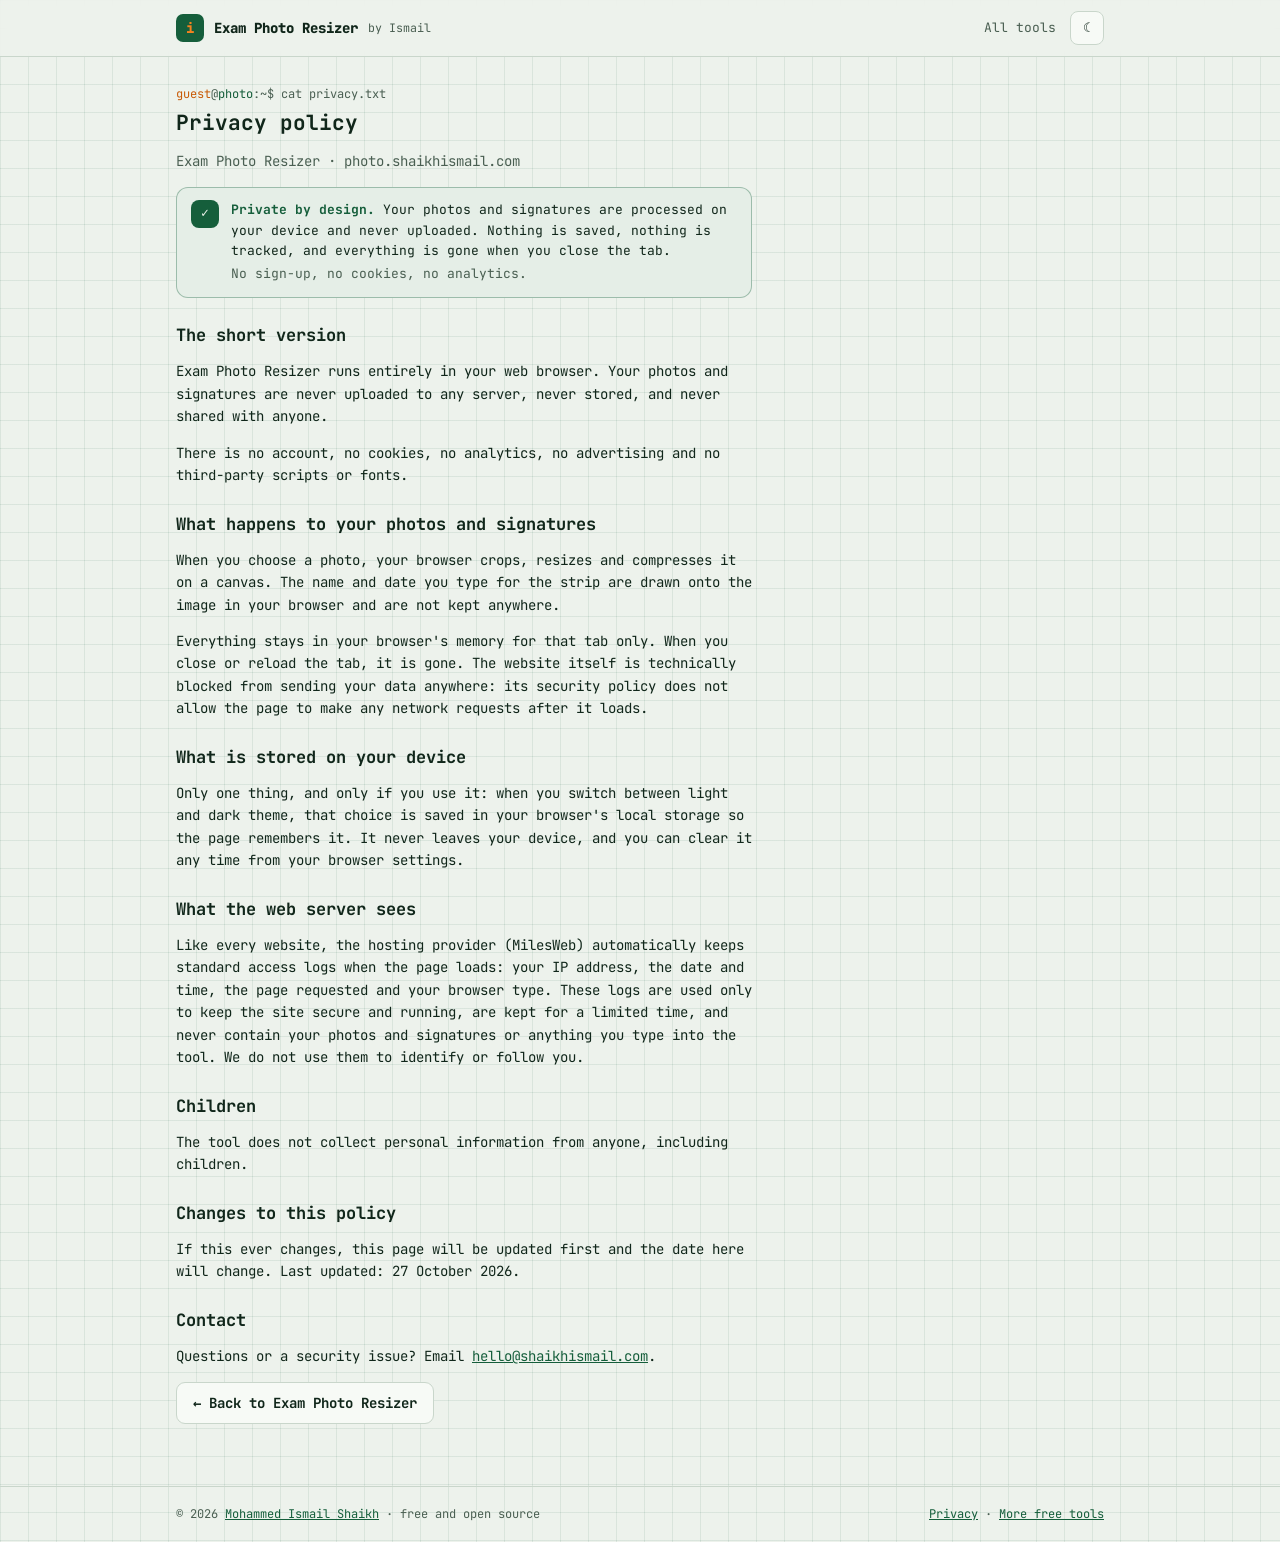
==== public/privacy.html @ 200b84d9 "Add privacy notice, privacy policy and security hardening (v1.1.0) - Clear 'nothing is saved' notice" ====
<!doctype html>
<html lang="en">
<head>
<meta charset="utf-8">
<meta http-equiv="Content-Security-Policy" content="default-src 'none'; script-src 'self'; style-src 'self' 'unsafe-inline'; img-src 'self' data: blob:; font-src 'self'; connect-src 'none'; form-action 'none'; base-uri 'none'">
<meta name="referrer" content="no-referrer">
<meta name="viewport" content="width=device-width, initial-scale=1">
<title>Privacy — Exam Photo Resizer</title>
<meta name="description" content="Privacy policy for Exam Photo Resizer: nothing you use it with is uploaded, saved or tracked.">
<link rel="canonical" href="https://photo.shaikhismail.com/privacy.html">
<link rel="icon" href="data:image/svg+xml,<svg xmlns='http://www.w3.org/2000/svg' viewBox='0 0 100 100'><rect width='100' height='100' rx='22' fill='%23155E3B'/><text x='50' y='68' font-size='58' text-anchor='middle' fill='%23F5821F' font-family='monospace' font-weight='bold'>i</text></svg>">
<link rel="stylesheet" href="assets/css/tool.css?v=1.1.0">
</head>
<body>
<header class="top">
  <div class="wrap">
    <a class="brand" href="https://shaikhismail.com/"><span class="logo">i</span>Exam Photo Resizer <small>by Ismail</small></a>
    <nav>
      <a class="hide-sm" href="https://shaikhismail.com/tools/">All tools</a>
      <button class="theme-btn" id="themeBtn" type="button" aria-label="Toggle theme">☾</button>
    </nav>
  </div>
</header>

<main>
  <div class="wrap">
    <article class="prose">
      <div class="prompt" aria-hidden="true"><span class="u">guest</span>@<span class="d">photo</span>:~$ cat privacy.txt</div>
      <h1>Privacy policy</h1>
      <p class="muted">Exam Photo Resizer · photo.shaikhismail.com</p>
      <div class="notice" role="note"><span class="ico" aria-hidden="true">✓</span><div><strong>Private by design.</strong> Your photos and signatures are processed on your device and never uploaded. Nothing is saved, nothing is tracked, and everything is gone when you close the tab.<p>No sign-up, no cookies, no analytics.</p></div></div>
<h2>The short version</h2>
<p>Exam Photo Resizer runs entirely in your web browser. Your photos and signatures are never uploaded to any server, never stored, and never shared with anyone.</p>
<p>There is no account, no cookies, no analytics, no advertising and no third-party scripts or fonts.</p>
<h2>What happens to your photos and signatures</h2>
<p>When you choose a photo, your browser crops, resizes and compresses it on a canvas. The name and date you type for the strip are drawn onto the image in your browser and are not kept anywhere.</p>
<p>Everything stays in your browser's memory for that tab only. When you close or reload the tab, it is gone. The website itself is technically blocked from sending your data anywhere: its security policy does not allow the page to make any network requests after it loads.</p>
<h2>What is stored on your device</h2>
<p>Only one thing, and only if you use it: when you switch between light and dark theme, that choice is saved in your browser's local storage so the page remembers it. It never leaves your device, and you can clear it any time from your browser settings.</p>
<h2>What the web server sees</h2>
<p>Like every website, the hosting provider (MilesWeb) automatically keeps standard access logs when the page loads: your IP address, the date and time, the page requested and your browser type. These logs are used only to keep the site secure and running, are kept for a limited time, and never contain your photos and signatures or anything you type into the tool. We do not use them to identify or follow you.</p>
<h2>Children</h2>
<p>The tool does not collect personal information from anyone, including children.</p>
<h2>Changes to this policy</h2>
<p>If this ever changes, this page will be updated first and the date here will change. Last updated: 27 October 2026.</p>
<h2>Contact</h2>
<p>Questions or a security issue? Email <a href="mailto:hello@shaikhismail.com">hello@shaikhismail.com</a>.</p>
      <p><a class="btn" href="./">← Back to Exam Photo Resizer</a></p>
    </article>
  </div>
</main>

<footer class="foot">
  <div class="wrap">
    <span>&copy; <span id="yr">2026</span> <a href="https://shaikhismail.com/">Mohammed Ismail Shaikh</a> · free and open source</span>
    <span><a href="privacy.html">Privacy</a> · <a href="https://shaikhismail.com/tools/">More free tools</a></span>
  </div>
</footer>

<script src="assets/js/common.js?v=1.1.0"></script>
</body>
</html>
---- public/assets/css/tool.css ----
/* Shared styles for the shaikhismail.com free tools.
   Same tokens as the main site: sage paper + forest ink, mint in dark mode, orange for actions. */

/* Font is served from this site (no Google Fonts), so no visitor data goes to a third party. */
@font-face { font-family: 'JetBrains Mono'; font-style: normal; font-weight: 400; font-display: swap; src: url('../fonts/jetbrains-mono-latin-400-normal.woff2') format('woff2'); }
@font-face { font-family: 'JetBrains Mono'; font-style: normal; font-weight: 500; font-display: swap; src: url('../fonts/jetbrains-mono-latin-500-normal.woff2') format('woff2'); }
@font-face { font-family: 'JetBrains Mono'; font-style: normal; font-weight: 700; font-display: swap; src: url('../fonts/jetbrains-mono-latin-700-normal.woff2') format('woff2'); }
@font-face { font-family: 'JetBrains Mono'; font-style: normal; font-weight: 800; font-display: swap; src: url('../fonts/jetbrains-mono-latin-800-normal.woff2') format('woff2'); }

/* ============ TOKENS ============ */
:root {
  --bg:        #EDF2EC;
  --bg-alt:    #E2EADF;
  --surface:   #F7FAF6;
  --ink:       #10261A;
  --ink-soft:  #4A5F52;
  --line:      #C9D6CB;
  --green:     #155E3B;
  --green-2:   #1F8A57;
  --orange:    #C85A06;
  --orange-ink:#FFFFFF;
  --danger:    #B42318;
  --grid:      rgba(21, 94, 59, .09);
  --font:      'JetBrains Mono', ui-monospace, 'SFMono-Regular', Menlo, Consolas, 'DejaVu Sans Mono', monospace;
  color-scheme: light;
}
@media (prefers-color-scheme: dark) {
  :root:not([data-theme="light"]) {
    --bg:        #0E1A14;
    --bg-alt:    #12221A;
    --surface:   #152A1F;
    --ink:       #E3EFE6;
    --ink-soft:  #93AB9C;
    --line:      #25402F;
    --green:     #5FD39A;
    --green-2:   #3FB57C;
    --orange:    #FF9A3D;
    --orange-ink:#1A0F05;
    --danger:    #FF8A7A;
    --grid:      rgba(95, 211, 154, .07);
    color-scheme: dark;
  }
}
:root[data-theme="dark"] {
  --bg:        #0E1A14;
  --bg-alt:    #12221A;
  --surface:   #152A1F;
  --ink:       #E3EFE6;
  --ink-soft:  #93AB9C;
  --line:      #25402F;
  --green:     #5FD39A;
  --green-2:   #3FB57C;
  --orange:    #FF9A3D;
  --orange-ink:#1A0F05;
  --danger:    #FF8A7A;
  --grid:      rgba(95, 211, 154, .07);
  color-scheme: dark;
}

/* ============ BASE ============ */
*, *::before, *::after { box-sizing: border-box; }
html { -webkit-text-size-adjust: 100%; }
body {
  margin: 0; min-height: 100vh; display: flex; flex-direction: column;
  font-family: var(--font); font-size: 14px; line-height: 1.6;
  color: var(--ink); background-color: var(--bg);
  background-image: linear-gradient(var(--grid) 1px, transparent 1px), linear-gradient(90deg, var(--grid) 1px, transparent 1px);
  background-size: 28px 28px;
}
a { color: var(--green); }
h1, h2, h3 { line-height: 1.25; margin: 0 0 .4em; }
.wrap { width: 100%; max-width: 960px; margin: 0 auto; padding: 0 16px; }
.muted { color: var(--ink-soft); }
.sr-only { position: absolute; width: 1px; height: 1px; overflow: hidden; clip: rect(0 0 0 0); white-space: nowrap; }
:focus-visible { outline: 2px solid var(--orange); outline-offset: 2px; }

/* ============ HEADER / FOOTER ============ */
.top { border-bottom: 1px solid var(--line); background: color-mix(in srgb, var(--bg) 88%, transparent); backdrop-filter: blur(6px); position: sticky; top: 0; z-index: 10; }
.top .wrap { display: flex; align-items: center; justify-content: space-between; gap: 12px; height: 56px; }
.brand { display: flex; align-items: center; gap: 10px; text-decoration: none; color: var(--ink); font-weight: 800; }
.brand .logo { width: 28px; height: 28px; border-radius: 7px; background: #155E3B; color: #F5821F; display: grid; place-items: center; font-weight: 800; }
.brand small { font-weight: 400; color: var(--ink-soft); }
.top nav { display: flex; align-items: center; gap: 14px; font-size: 13px; }
.top nav a { text-decoration: none; color: var(--ink-soft); }
.top nav a:hover { color: var(--green); }
.theme-btn { border: 1px solid var(--line); background: var(--surface); color: var(--ink); border-radius: 8px; width: 34px; height: 34px; cursor: pointer; font: inherit; }
main { flex: 1; padding: 28px 0 48px; }
.foot { border-top: 1px solid var(--line); padding: 18px 0; font-size: 12px; color: var(--ink-soft); }
.foot .wrap { display: flex; flex-wrap: wrap; justify-content: space-between; gap: 8px; }

/* ============ PAGE PIECES ============ */
.prompt { font-size: 12px; color: var(--ink-soft); margin-bottom: 6px; }
.prompt .u { color: var(--orange); } .prompt .d { color: var(--green); }
.lead { color: var(--ink-soft); margin: 0 0 22px; max-width: 64ch; }
.card { background: var(--surface); border: 1px solid var(--line); border-radius: 12px; padding: 18px; }
.stack > * + * { margin-top: 16px; }
.grid-2 { display: grid; grid-template-columns: repeat(auto-fit, minmax(260px, 1fr)); gap: 16px; }
.notice { display: flex; gap: 12px; align-items: flex-start; background: color-mix(in srgb, var(--green) 8%, var(--surface)); border: 1px solid color-mix(in srgb, var(--green) 35%, transparent); border-radius: 12px; padding: 12px 14px; font-size: 13px; max-width: 72ch; }
.notice .ico { flex: none; width: 28px; height: 28px; border-radius: 8px; display: grid; place-items: center; background: var(--green); color: var(--bg); font-weight: 800; }
.notice strong { color: var(--green); }
.notice p { margin: 2px 0 0; color: var(--ink-soft); }
.prose { max-width: 72ch; }
.prose h2 { font-size: 17px; margin-top: 1.6em; }
.prose li + li { margin-top: 4px; }

/* Drop zone */
.drop { display: block; border: 2px dashed var(--line); border-radius: 12px; padding: 28px 16px; text-align: center; cursor: pointer; background: var(--surface); transition: border-color .15s, background .15s; }
.drop:hover, .drop.over { border-color: var(--green); background: color-mix(in srgb, var(--green) 6%, var(--surface)); }
.drop strong { display: block; font-size: 15px; }
.drop input { position: absolute; width: 1px; height: 1px; opacity: 0; }

/* Form controls */
label.f { display: block; font-size: 12px; color: var(--ink-soft); margin-bottom: 4px; }
input[type=number], input[type=text], select {
  width: 100%; font: inherit; color: var(--ink); background: var(--bg); border: 1px solid var(--line);
  border-radius: 8px; padding: 8px 10px; min-height: 38px;
}
input[type=range] { width: 100%; accent-color: var(--green); }
.row { display: flex; flex-wrap: wrap; gap: 12px; align-items: end; }
.row > * { flex: 1 1 140px; }
.seg { display: inline-flex; border: 1px solid var(--line); border-radius: 9px; overflow: hidden; flex-wrap: wrap; }
.seg button { font: inherit; font-size: 13px; border: 0; background: var(--surface); color: var(--ink); padding: 7px 14px; cursor: pointer; }
.seg button + button { border-left: 1px solid var(--line); }
.seg button[aria-pressed=true] { background: var(--green); color: var(--bg); }

.btn { font: inherit; font-weight: 700; border: 1px solid var(--line); background: var(--surface); color: var(--ink); border-radius: 9px; padding: 9px 16px; cursor: pointer; text-decoration: none; display: inline-flex; align-items: center; gap: 6px; }
.btn:hover { border-color: var(--green); }
.btn.primary { background: var(--orange); border-color: var(--orange); color: var(--orange-ink); }
.btn.primary:hover { filter: brightness(1.07); }
.btn:disabled { opacity: .5; cursor: not-allowed; }
.btn.small { padding: 5px 10px; font-size: 12px; font-weight: 500; }
.actions { display: flex; flex-wrap: wrap; gap: 10px; }

/* Result lists */
.list { list-style: none; margin: 0; padding: 0; }
.item { display: flex; align-items: center; gap: 12px; padding: 10px 0; border-top: 1px solid var(--line); }
.item:first-child { border-top: 0; }
.item .thumb { width: 52px; height: 52px; object-fit: cover; border-radius: 8px; border: 1px solid var(--line); flex: none; background: var(--bg-alt); }
.item .info { flex: 1; min-width: 0; }
.item .name { font-weight: 700; overflow: hidden; text-overflow: ellipsis; white-space: nowrap; }
.item .meta { font-size: 12px; color: var(--ink-soft); }
.good { color: var(--green); font-weight: 700; }
.warn { color: var(--orange); font-weight: 700; }
.err  { color: var(--danger); }

/* Stat tiles and tables */
.stats { display: grid; grid-template-columns: repeat(auto-fit, minmax(150px, 1fr)); gap: 12px; }
.stat { background: var(--bg); border: 1px solid var(--line); border-radius: 10px; padding: 12px; }
.stat .k { font-size: 12px; color: var(--ink-soft); }
.stat .v { font-size: 20px; font-weight: 800; font-variant-numeric: tabular-nums; }
.stat.hl .v { color: var(--green); }
.table-wrap { overflow-x: auto; }
table { border-collapse: collapse; width: 100%; font-size: 13px; font-variant-numeric: tabular-nums; }
th, td { text-align: right; padding: 7px 10px; border-bottom: 1px solid var(--line); white-space: nowrap; }
th:first-child, td:first-child { text-align: left; }
th { color: var(--ink-soft); font-weight: 500; }

.tabs { display: flex; gap: 6px; margin-bottom: 16px; flex-wrap: wrap; }
.tabs button { font: inherit; border: 1px solid var(--line); background: var(--surface); color: var(--ink); border-radius: 999px; padding: 6px 16px; cursor: pointer; }
.tabs button[aria-selected=true] { background: var(--green); border-color: var(--green); color: var(--bg); }
[hidden] { display: none !important; }

@media (max-width: 560px) {
  .top nav .hide-sm { display: none; }
  .brand small { display: none; }
}
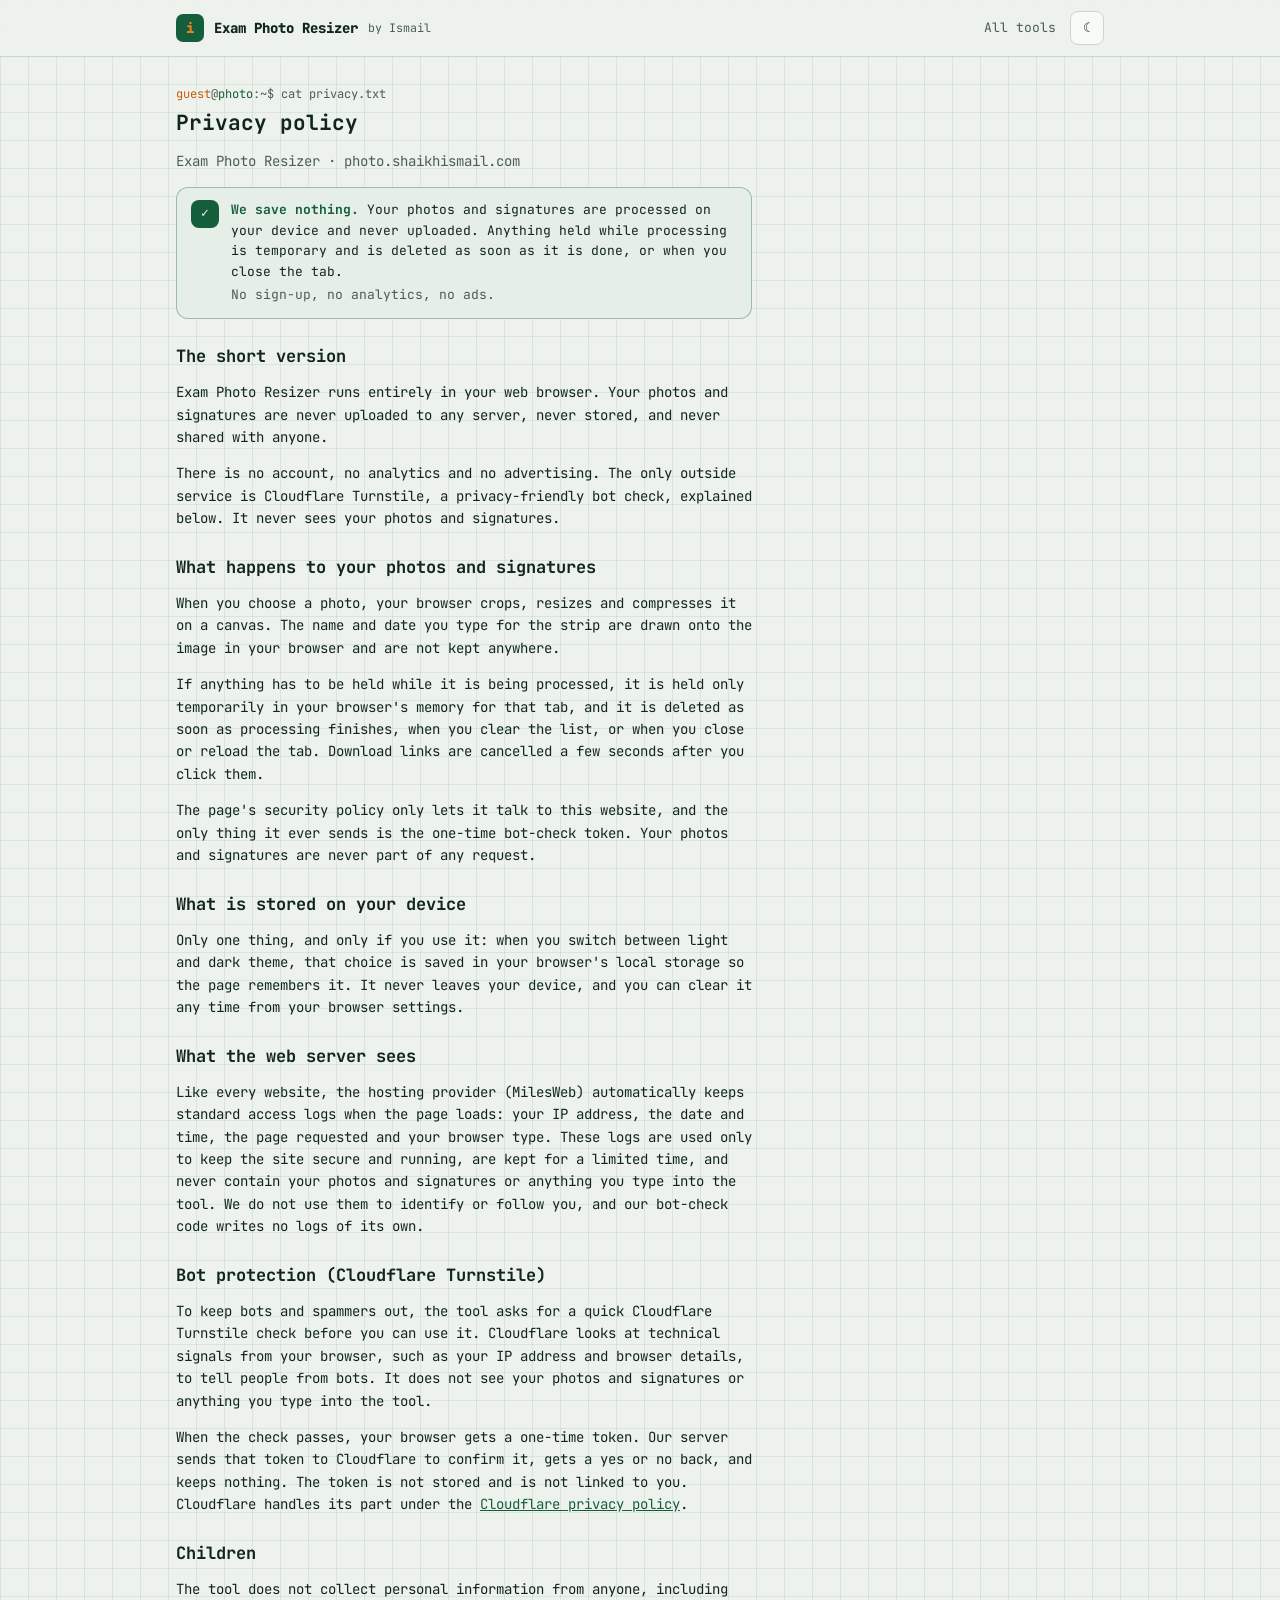
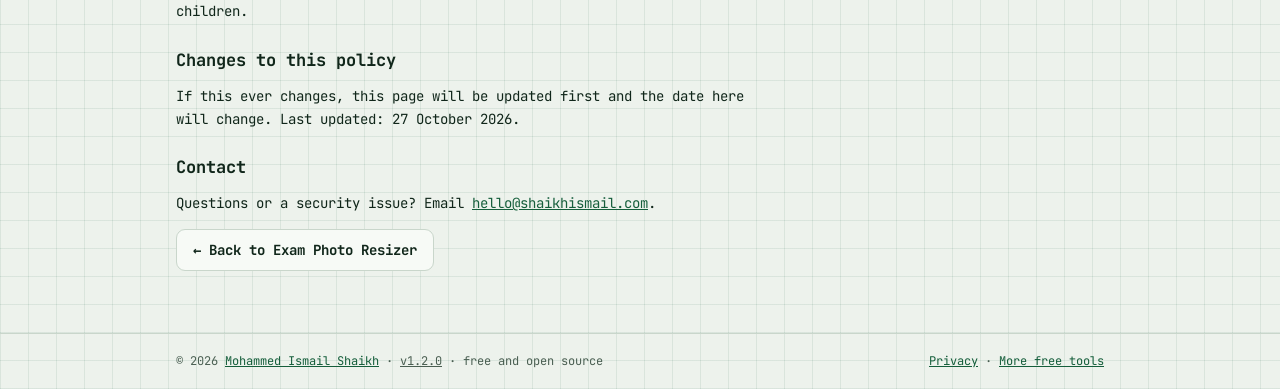
==== commit f6414890: "Add Turnstile bot check, footer version and clearer privacy wording (v1.2.0) - Tool unlocks only aft" ====
--- a/public/privacy.html
+++ b/public/privacy.html
@@ -2,14 +2,14 @@
 <html lang="en">
 <head>
 <meta charset="utf-8">
-<meta http-equiv="Content-Security-Policy" content="default-src 'none'; script-src 'self'; style-src 'self' 'unsafe-inline'; img-src 'self' data: blob:; font-src 'self'; connect-src 'none'; form-action 'none'; base-uri 'none'">
+<meta http-equiv="Content-Security-Policy" content="default-src 'none'; script-src 'self' https://challenges.cloudflare.com; frame-src https://challenges.cloudflare.com; style-src 'self' 'unsafe-inline'; img-src 'self' data: blob:; font-src 'self'; connect-src 'self'; form-action 'none'; base-uri 'none'">
 <meta name="referrer" content="no-referrer">
 <meta name="viewport" content="width=device-width, initial-scale=1">
 <title>Privacy — Exam Photo Resizer</title>
 <meta name="description" content="Privacy policy for Exam Photo Resizer: nothing you use it with is uploaded, saved or tracked.">
 <link rel="canonical" href="https://photo.shaikhismail.com/privacy.html">
 <link rel="icon" href="data:image/svg+xml,<svg xmlns='http://www.w3.org/2000/svg' viewBox='0 0 100 100'><rect width='100' height='100' rx='22' fill='%23155E3B'/><text x='50' y='68' font-size='58' text-anchor='middle' fill='%23F5821F' font-family='monospace' font-weight='bold'>i</text></svg>">
-<link rel="stylesheet" href="assets/css/tool.css?v=1.1.0">
+<link rel="stylesheet" href="assets/css/tool.css?v=1.2.0">
 </head>
 <body>
 <header class="top">
@@ -28,17 +28,21 @@
       <div class="prompt" aria-hidden="true"><span class="u">guest</span>@<span class="d">photo</span>:~$ cat privacy.txt</div>
       <h1>Privacy policy</h1>
       <p class="muted">Exam Photo Resizer · photo.shaikhismail.com</p>
-      <div class="notice" role="note"><span class="ico" aria-hidden="true">✓</span><div><strong>Private by design.</strong> Your photos and signatures are processed on your device and never uploaded. Nothing is saved, nothing is tracked, and everything is gone when you close the tab.<p>No sign-up, no cookies, no analytics.</p></div></div>
+      <div class="notice" role="note"><span class="ico" aria-hidden="true">✓</span><div><strong>We save nothing.</strong> Your photos and signatures are processed on your device and never uploaded. Anything held while processing is temporary and is deleted as soon as it is done, or when you close the tab.<p>No sign-up, no analytics, no ads.</p></div></div>
 <h2>The short version</h2>
 <p>Exam Photo Resizer runs entirely in your web browser. Your photos and signatures are never uploaded to any server, never stored, and never shared with anyone.</p>
-<p>There is no account, no cookies, no analytics, no advertising and no third-party scripts or fonts.</p>
+<p>There is no account, no analytics and no advertising. The only outside service is Cloudflare Turnstile, a privacy-friendly bot check, explained below. It never sees your photos and signatures.</p>
 <h2>What happens to your photos and signatures</h2>
 <p>When you choose a photo, your browser crops, resizes and compresses it on a canvas. The name and date you type for the strip are drawn onto the image in your browser and are not kept anywhere.</p>
-<p>Everything stays in your browser's memory for that tab only. When you close or reload the tab, it is gone. The website itself is technically blocked from sending your data anywhere: its security policy does not allow the page to make any network requests after it loads.</p>
+<p>If anything has to be held while it is being processed, it is held only temporarily in your browser's memory for that tab, and it is deleted as soon as processing finishes, when you clear the list, or when you close or reload the tab. Download links are cancelled a few seconds after you click them.</p>
+<p>The page's security policy only lets it talk to this website, and the only thing it ever sends is the one-time bot-check token. Your photos and signatures are never part of any request.</p>
 <h2>What is stored on your device</h2>
 <p>Only one thing, and only if you use it: when you switch between light and dark theme, that choice is saved in your browser's local storage so the page remembers it. It never leaves your device, and you can clear it any time from your browser settings.</p>
 <h2>What the web server sees</h2>
-<p>Like every website, the hosting provider (MilesWeb) automatically keeps standard access logs when the page loads: your IP address, the date and time, the page requested and your browser type. These logs are used only to keep the site secure and running, are kept for a limited time, and never contain your photos and signatures or anything you type into the tool. We do not use them to identify or follow you.</p>
+<p>Like every website, the hosting provider (MilesWeb) automatically keeps standard access logs when the page loads: your IP address, the date and time, the page requested and your browser type. These logs are used only to keep the site secure and running, are kept for a limited time, and never contain your photos and signatures or anything you type into the tool. We do not use them to identify or follow you, and our bot-check code writes no logs of its own.</p>
+<h2>Bot protection (Cloudflare Turnstile)</h2>
+<p>To keep bots and spammers out, the tool asks for a quick Cloudflare Turnstile check before you can use it. Cloudflare looks at technical signals from your browser, such as your IP address and browser details, to tell people from bots. It does not see your photos and signatures or anything you type into the tool.</p>
+<p>When the check passes, your browser gets a one-time token. Our server sends that token to Cloudflare to confirm it, gets a yes or no back, and keeps nothing. The token is not stored and is not linked to you. Cloudflare handles its part under the <a href="https://www.cloudflare.com/privacypolicy/" rel="noopener">Cloudflare privacy policy</a>.</p>
 <h2>Children</h2>
 <p>The tool does not collect personal information from anyone, including children.</p>
 <h2>Changes to this policy</h2>
@@ -52,11 +56,11 @@
 
 <footer class="foot">
   <div class="wrap">
-    <span>&copy; <span id="yr">2026</span> <a href="https://shaikhismail.com/">Mohammed Ismail Shaikh</a> · free and open source</span>
+    <span>&copy; <span id="yr">2026</span> <a href="https://shaikhismail.com/">Mohammed Ismail Shaikh</a> · <a class="ver" id="ver" href="https://github.com/mdism/tool-exam-photo-resizer/blob/main/CHANGELOG.md" target="_blank" rel="noopener" title="What changed in this version">v1.2.0</a> · free and open source</span>
     <span><a href="privacy.html">Privacy</a> · <a href="https://shaikhismail.com/tools/">More free tools</a></span>
   </div>
 </footer>
 
-<script src="assets/js/common.js?v=1.1.0"></script>
+<script src="assets/js/common.js?v=1.2.0"></script>
 </body>
 </html>
--- a/public/assets/css/tool.css
+++ b/public/assets/css/tool.css
@@ -99,6 +99,12 @@
 .notice .ico { flex: none; width: 28px; height: 28px; border-radius: 8px; display: grid; place-items: center; background: var(--green); color: var(--bg); font-weight: 800; }
 .notice strong { color: var(--green); }
 .notice p { margin: 2px 0 0; color: var(--ink-soft); }
+.gate { display: flex; flex-wrap: wrap; gap: 8px 16px; align-items: center; background: var(--surface); border: 1px dashed var(--line); border-radius: 12px; padding: 12px 14px; }
+.gate .gate-title { font-size: 13px; font-weight: 700; }
+.gate .gate-state { font-size: 12px; color: var(--ink-soft); flex-basis: 100%; }
+.gate .gate-widget { min-height: 65px; }
+[data-gated].locked { opacity: .45; filter: grayscale(.4); pointer-events: none; user-select: none; }
+.ver { color: inherit; }
 .prose { max-width: 72ch; }
 .prose h2 { font-size: 17px; margin-top: 1.6em; }
 .prose li + li { margin-top: 4px; }
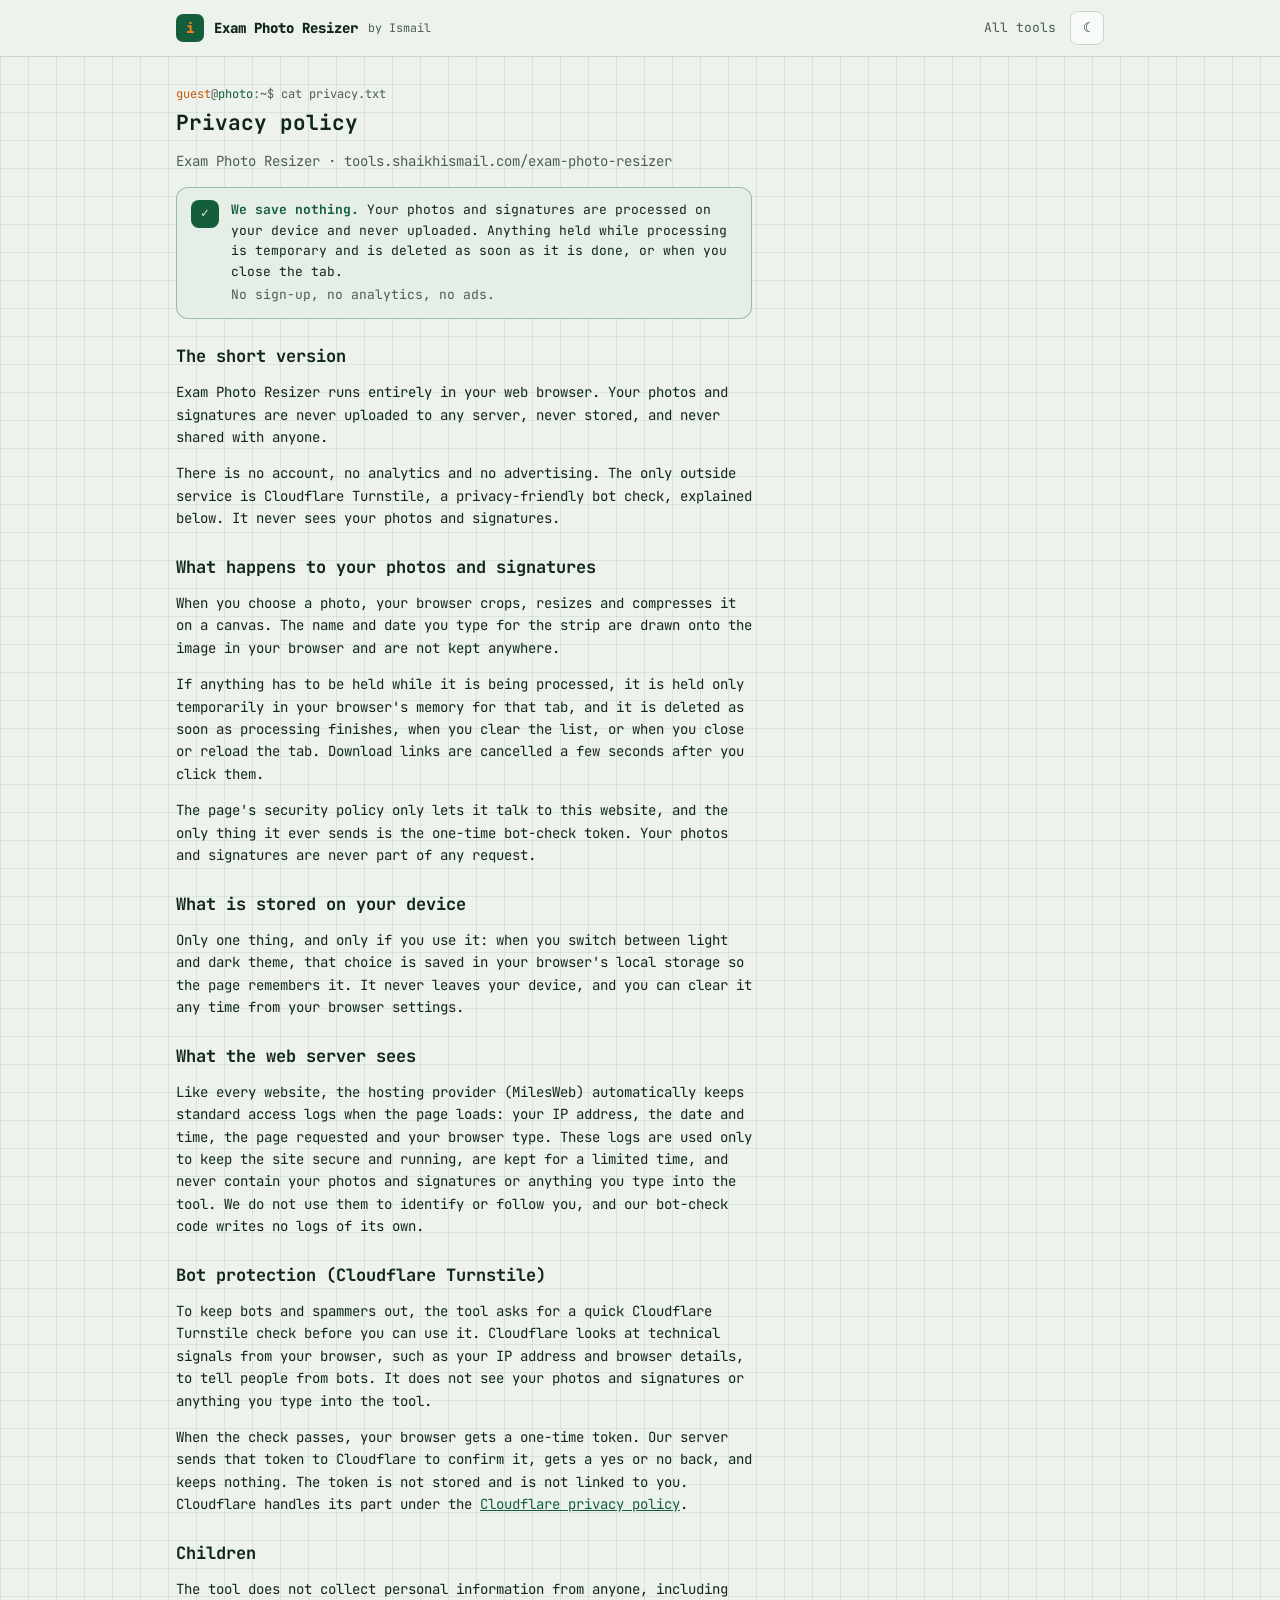
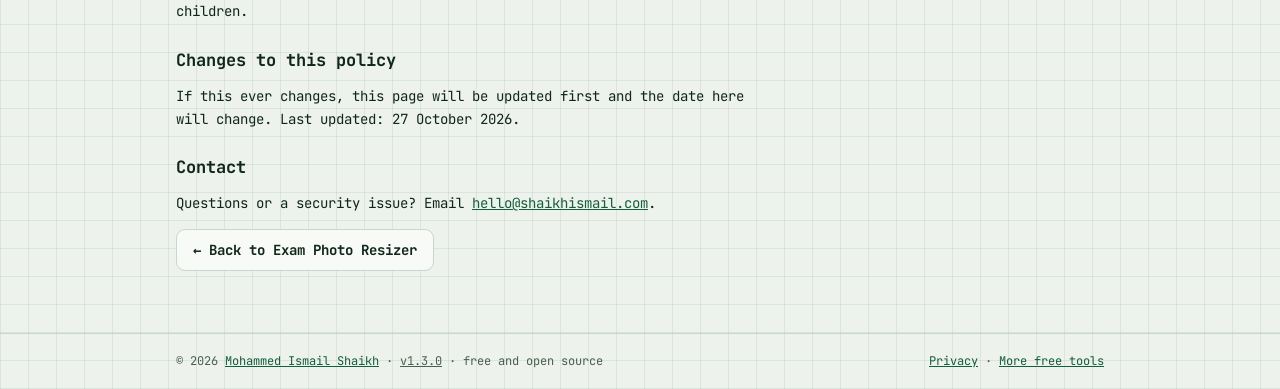
==== commit e364df1e: "Move to tools.shaikhismail.com/exam-photo-resizer/ (v1.3.0) - Deploys into its own folder of the sha" ====
--- a/public/privacy.html
+++ b/public/privacy.html
@@ -7,16 +7,16 @@
 <meta name="viewport" content="width=device-width, initial-scale=1">
 <title>Privacy — Exam Photo Resizer</title>
 <meta name="description" content="Privacy policy for Exam Photo Resizer: nothing you use it with is uploaded, saved or tracked.">
-<link rel="canonical" href="https://photo.shaikhismail.com/privacy.html">
+<link rel="canonical" href="https://tools.shaikhismail.com/exam-photo-resizer/privacy.html">
 <link rel="icon" href="data:image/svg+xml,<svg xmlns='http://www.w3.org/2000/svg' viewBox='0 0 100 100'><rect width='100' height='100' rx='22' fill='%23155E3B'/><text x='50' y='68' font-size='58' text-anchor='middle' fill='%23F5821F' font-family='monospace' font-weight='bold'>i</text></svg>">
-<link rel="stylesheet" href="assets/css/tool.css?v=1.2.0">
+<link rel="stylesheet" href="assets/css/tool.css?v=1.3.0">
 </head>
 <body>
 <header class="top">
   <div class="wrap">
     <a class="brand" href="https://shaikhismail.com/"><span class="logo">i</span>Exam Photo Resizer <small>by Ismail</small></a>
     <nav>
-      <a class="hide-sm" href="https://shaikhismail.com/tools/">All tools</a>
+      <a class="hide-sm" href="/">All tools</a>
       <button class="theme-btn" id="themeBtn" type="button" aria-label="Toggle theme">☾</button>
     </nav>
   </div>
@@ -27,7 +27,7 @@
     <article class="prose">
       <div class="prompt" aria-hidden="true"><span class="u">guest</span>@<span class="d">photo</span>:~$ cat privacy.txt</div>
       <h1>Privacy policy</h1>
-      <p class="muted">Exam Photo Resizer · photo.shaikhismail.com</p>
+      <p class="muted">Exam Photo Resizer · tools.shaikhismail.com/exam-photo-resizer</p>
       <div class="notice" role="note"><span class="ico" aria-hidden="true">✓</span><div><strong>We save nothing.</strong> Your photos and signatures are processed on your device and never uploaded. Anything held while processing is temporary and is deleted as soon as it is done, or when you close the tab.<p>No sign-up, no analytics, no ads.</p></div></div>
 <h2>The short version</h2>
 <p>Exam Photo Resizer runs entirely in your web browser. Your photos and signatures are never uploaded to any server, never stored, and never shared with anyone.</p>
@@ -56,11 +56,11 @@
 
 <footer class="foot">
   <div class="wrap">
-    <span>&copy; <span id="yr">2026</span> <a href="https://shaikhismail.com/">Mohammed Ismail Shaikh</a> · <a class="ver" id="ver" href="https://github.com/mdism/tool-exam-photo-resizer/blob/main/CHANGELOG.md" target="_blank" rel="noopener" title="What changed in this version">v1.2.0</a> · free and open source</span>
-    <span><a href="privacy.html">Privacy</a> · <a href="https://shaikhismail.com/tools/">More free tools</a></span>
+    <span>&copy; <span id="yr">2026</span> <a href="https://shaikhismail.com/">Mohammed Ismail Shaikh</a> · <a class="ver" id="ver" href="https://github.com/mdism/tool-exam-photo-resizer/blob/main/CHANGELOG.md" target="_blank" rel="noopener" title="What changed in this version">v1.3.0</a> · free and open source</span>
+    <span><a href="privacy.html">Privacy</a> · <a href="/">More free tools</a></span>
   </div>
 </footer>
 
-<script src="assets/js/common.js?v=1.2.0"></script>
+<script src="assets/js/common.js?v=1.3.0"></script>
 </body>
 </html>
--- a/public/assets/css/tool.css
+++ b/public/assets/css/tool.css
@@ -170,3 +170,14 @@
   .top nav .hide-sm { display: none; }
   .brand small { display: none; }
 }
+
+/* ============ TOOLS INDEX (tools.shaikhismail.com) ============ */
+.tools-grid { display: grid; grid-template-columns: repeat(auto-fill, minmax(250px, 1fr)); gap: 16px; }
+.tool { display: flex; flex-direction: column; gap: 10px; background: var(--surface); border: 1px solid var(--line); border-radius: 12px; padding: 16px; color: var(--ink); text-decoration: none; transition: border-color .15s, transform .15s; }
+a.tool:hover { border-color: var(--green); transform: translateY(-2px); }
+.tool .ico { width: 40px; height: 40px; border-radius: 10px; display: grid; place-items: center; background: color-mix(in srgb, var(--green) 14%, transparent); color: var(--green); font-weight: 800; font-size: 15px; }
+.tool h2 { margin: 0; font-size: 16px; }
+.tool p { margin: 0; font-size: 13px; color: var(--ink-soft); flex: 1; }
+.tool .meta { display: flex; justify-content: space-between; gap: 10px; font-size: 12px; color: var(--ink-soft); }
+.tool .go { color: var(--orange); font-weight: 700; }
+.tool.soon { border-style: dashed; }
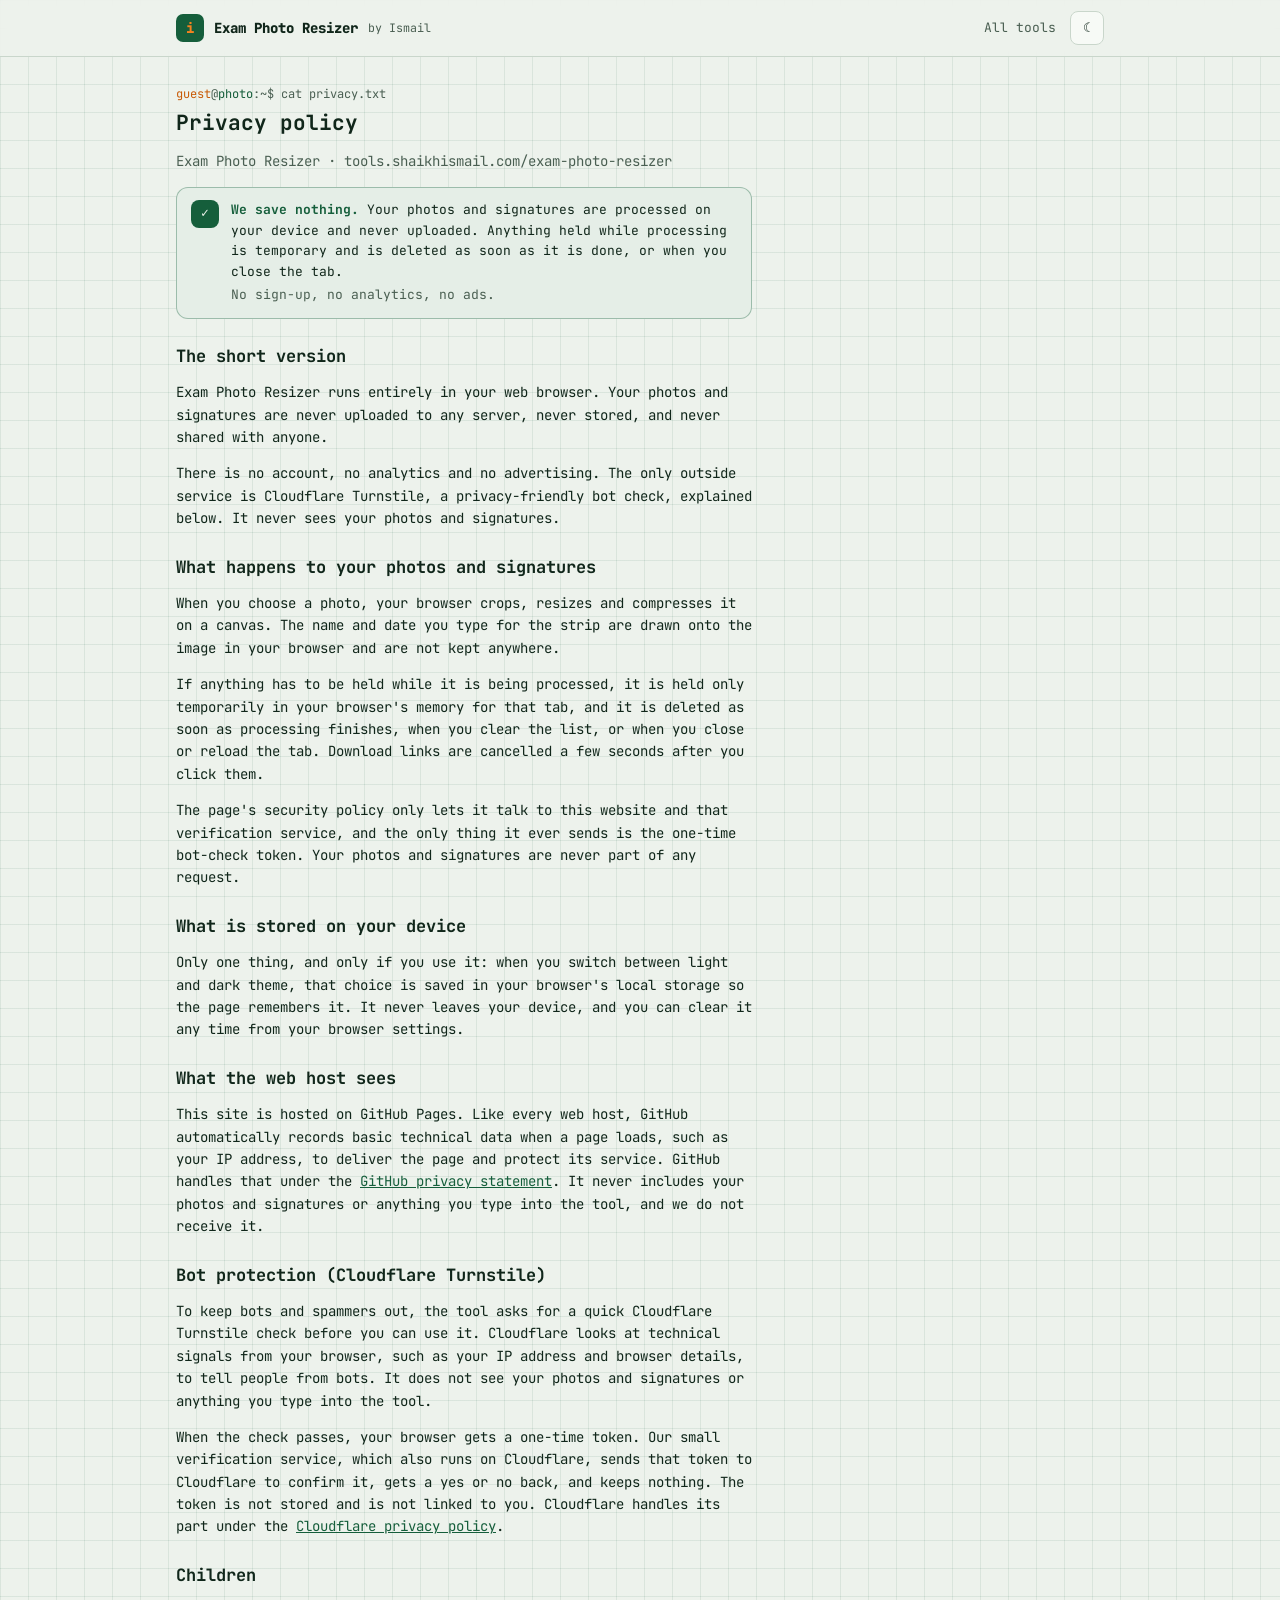
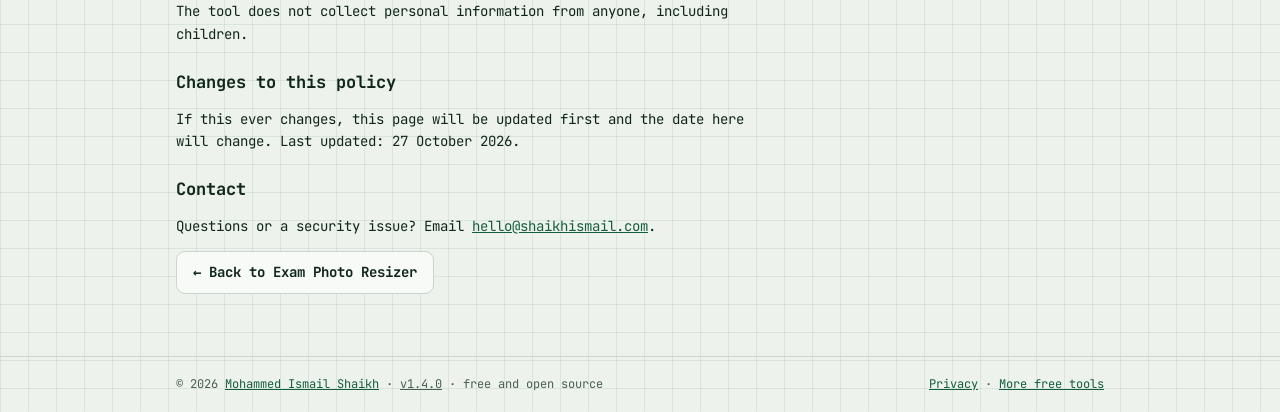
==== commit 80076e24: "Host on GitHub Pages (v1.4.0) - Workflow publishes public/ on every push; served at tools.shaikhisma" ====
--- a/public/privacy.html
+++ b/public/privacy.html
@@ -2,14 +2,14 @@
 <html lang="en">
 <head>
 <meta charset="utf-8">
-<meta http-equiv="Content-Security-Policy" content="default-src 'none'; script-src 'self' https://challenges.cloudflare.com; frame-src https://challenges.cloudflare.com; style-src 'self' 'unsafe-inline'; img-src 'self' data: blob:; font-src 'self'; connect-src 'self'; form-action 'none'; base-uri 'none'">
+<meta http-equiv="Content-Security-Policy" content="default-src 'none'; script-src 'self' https://challenges.cloudflare.com; frame-src https://challenges.cloudflare.com; style-src 'self' 'unsafe-inline'; img-src 'self' data: blob:; font-src 'self'; connect-src 'self' https://*.workers.dev; form-action 'none'; base-uri 'none'">
 <meta name="referrer" content="no-referrer">
 <meta name="viewport" content="width=device-width, initial-scale=1">
 <title>Privacy — Exam Photo Resizer</title>
 <meta name="description" content="Privacy policy for Exam Photo Resizer: nothing you use it with is uploaded, saved or tracked.">
 <link rel="canonical" href="https://tools.shaikhismail.com/exam-photo-resizer/privacy.html">
 <link rel="icon" href="data:image/svg+xml,<svg xmlns='http://www.w3.org/2000/svg' viewBox='0 0 100 100'><rect width='100' height='100' rx='22' fill='%23155E3B'/><text x='50' y='68' font-size='58' text-anchor='middle' fill='%23F5821F' font-family='monospace' font-weight='bold'>i</text></svg>">
-<link rel="stylesheet" href="assets/css/tool.css?v=1.3.0">
+<link rel="stylesheet" href="assets/css/tool.css?v=1.4.0">
 </head>
 <body>
 <header class="top">
@@ -35,14 +35,14 @@
 <h2>What happens to your photos and signatures</h2>
 <p>When you choose a photo, your browser crops, resizes and compresses it on a canvas. The name and date you type for the strip are drawn onto the image in your browser and are not kept anywhere.</p>
 <p>If anything has to be held while it is being processed, it is held only temporarily in your browser's memory for that tab, and it is deleted as soon as processing finishes, when you clear the list, or when you close or reload the tab. Download links are cancelled a few seconds after you click them.</p>
-<p>The page's security policy only lets it talk to this website, and the only thing it ever sends is the one-time bot-check token. Your photos and signatures are never part of any request.</p>
+<p>The page's security policy only lets it talk to this website and that verification service, and the only thing it ever sends is the one-time bot-check token. Your photos and signatures are never part of any request.</p>
 <h2>What is stored on your device</h2>
 <p>Only one thing, and only if you use it: when you switch between light and dark theme, that choice is saved in your browser's local storage so the page remembers it. It never leaves your device, and you can clear it any time from your browser settings.</p>
-<h2>What the web server sees</h2>
-<p>Like every website, the hosting provider (MilesWeb) automatically keeps standard access logs when the page loads: your IP address, the date and time, the page requested and your browser type. These logs are used only to keep the site secure and running, are kept for a limited time, and never contain your photos and signatures or anything you type into the tool. We do not use them to identify or follow you, and our bot-check code writes no logs of its own.</p>
+<h2>What the web host sees</h2>
+<p>This site is hosted on GitHub Pages. Like every web host, GitHub automatically records basic technical data when a page loads, such as your IP address, to deliver the page and protect its service. GitHub handles that under the <a href="https://docs.github.com/en/site-policy/privacy-policies/github-general-privacy-statement" rel="noopener">GitHub privacy statement</a>. It never includes your photos and signatures or anything you type into the tool, and we do not receive it.</p>
 <h2>Bot protection (Cloudflare Turnstile)</h2>
 <p>To keep bots and spammers out, the tool asks for a quick Cloudflare Turnstile check before you can use it. Cloudflare looks at technical signals from your browser, such as your IP address and browser details, to tell people from bots. It does not see your photos and signatures or anything you type into the tool.</p>
-<p>When the check passes, your browser gets a one-time token. Our server sends that token to Cloudflare to confirm it, gets a yes or no back, and keeps nothing. The token is not stored and is not linked to you. Cloudflare handles its part under the <a href="https://www.cloudflare.com/privacypolicy/" rel="noopener">Cloudflare privacy policy</a>.</p>
+<p>When the check passes, your browser gets a one-time token. Our small verification service, which also runs on Cloudflare, sends that token to Cloudflare to confirm it, gets a yes or no back, and keeps nothing. The token is not stored and is not linked to you. Cloudflare handles its part under the <a href="https://www.cloudflare.com/privacypolicy/" rel="noopener">Cloudflare privacy policy</a>.</p>
 <h2>Children</h2>
 <p>The tool does not collect personal information from anyone, including children.</p>
 <h2>Changes to this policy</h2>
@@ -56,11 +56,11 @@
 
 <footer class="foot">
   <div class="wrap">
-    <span>&copy; <span id="yr">2026</span> <a href="https://shaikhismail.com/">Mohammed Ismail Shaikh</a> · <a class="ver" id="ver" href="https://github.com/mdism/tool-exam-photo-resizer/blob/main/CHANGELOG.md" target="_blank" rel="noopener" title="What changed in this version">v1.3.0</a> · free and open source</span>
+    <span>&copy; <span id="yr">2026</span> <a href="https://shaikhismail.com/">Mohammed Ismail Shaikh</a> · <a class="ver" id="ver" href="https://github.com/mdism/exam-photo-resizer/blob/main/CHANGELOG.md" target="_blank" rel="noopener" title="What changed in this version">v1.4.0</a> · free and open source</span>
     <span><a href="privacy.html">Privacy</a> · <a href="/">More free tools</a></span>
   </div>
 </footer>
 
-<script src="assets/js/common.js?v=1.3.0"></script>
+<script src="assets/js/common.js?v=1.4.0"></script>
 </body>
 </html>
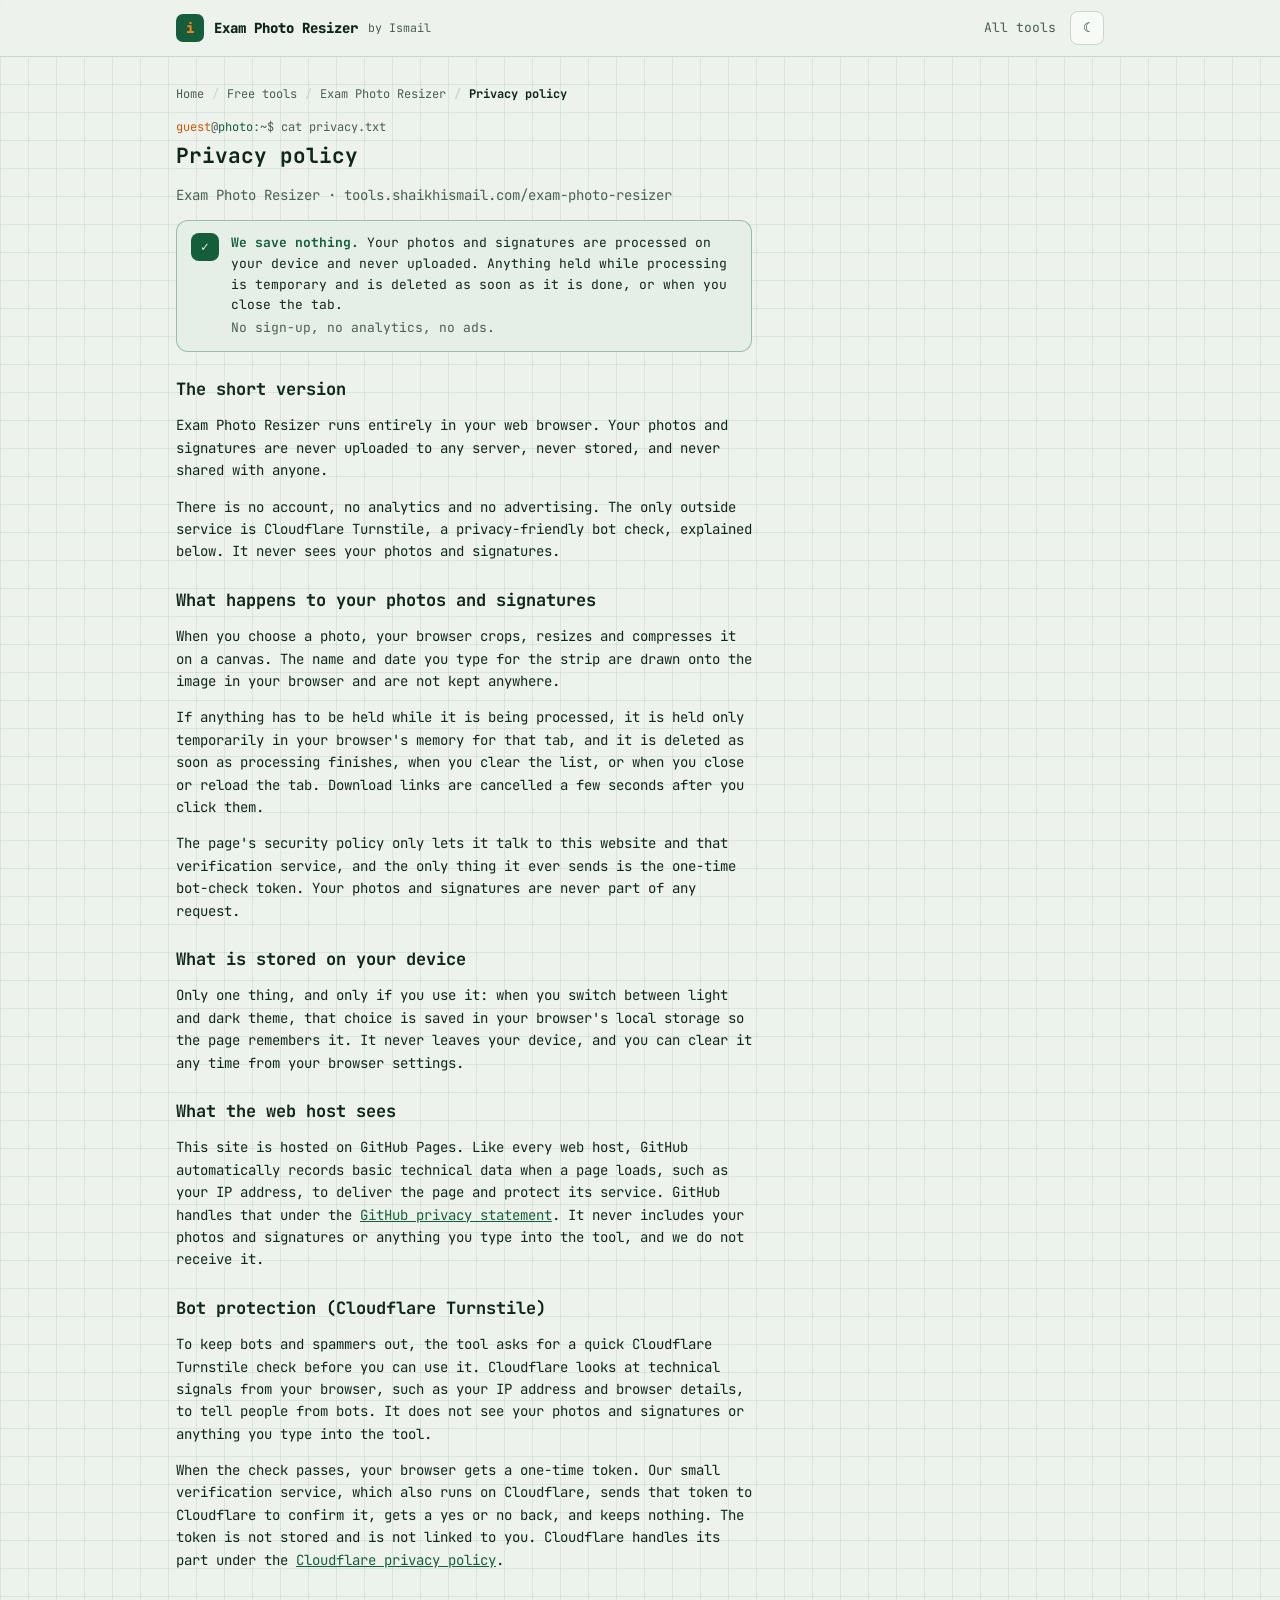
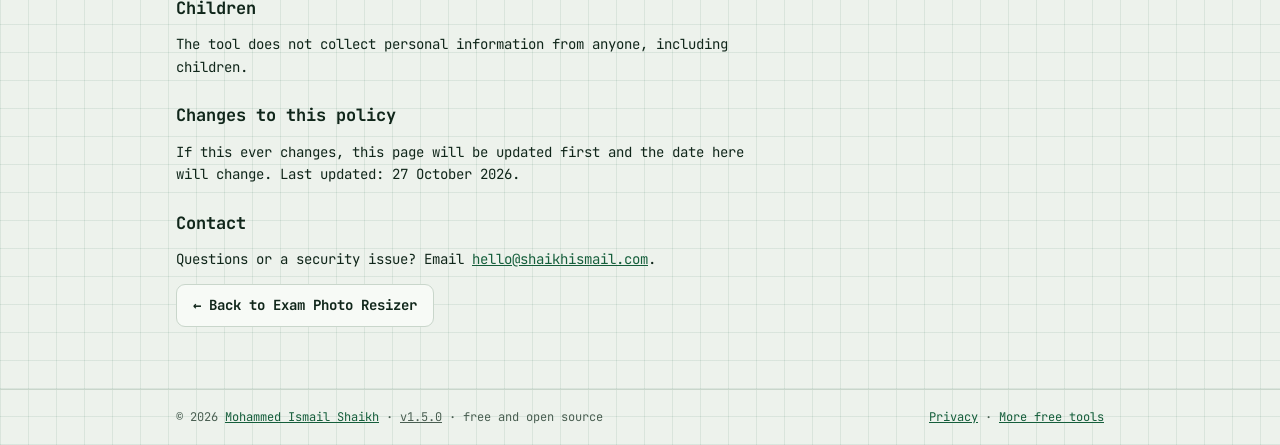
==== commit 23e4f7ba: "Updated" ====
--- a/public/privacy.html
+++ b/public/privacy.html
@@ -5,11 +5,27 @@
 <meta http-equiv="Content-Security-Policy" content="default-src 'none'; script-src 'self' https://challenges.cloudflare.com; frame-src https://challenges.cloudflare.com; style-src 'self' 'unsafe-inline'; img-src 'self' data: blob:; font-src 'self'; connect-src 'self' https://*.workers.dev; form-action 'none'; base-uri 'none'">
 <meta name="referrer" content="no-referrer">
 <meta name="viewport" content="width=device-width, initial-scale=1">
-<title>Privacy — Exam Photo Resizer</title>
+<!-- seo -->
+<title>Privacy policy: Exam Photo Resizer</title>
 <meta name="description" content="Privacy policy for Exam Photo Resizer: nothing you use it with is uploaded, saved or tracked.">
+<meta name="robots" content="index, follow">
 <link rel="canonical" href="https://tools.shaikhismail.com/exam-photo-resizer/privacy.html">
+<meta name="author" content="Mohammed Ismail Shaikh">
+<meta name="theme-color" content="#155E3B">
+<meta property="og:type" content="website">
+<meta property="og:site_name" content="Free tools by Ismail Shaikh">
+<meta property="og:locale" content="en_IN">
+<meta property="og:url" content="https://tools.shaikhismail.com/exam-photo-resizer/privacy.html">
+<meta property="og:title" content="Privacy policy: Exam Photo Resizer">
+<meta property="og:description" content="Privacy policy for Exam Photo Resizer: nothing you use it with is uploaded, saved or tracked.">
+<meta property="og:image" content="https://tools.shaikhismail.com/exam-photo-resizer/assets/og.png">
+<meta property="og:image:width" content="1200">
+<meta property="og:image:height" content="630">
+<meta name="twitter:card" content="summary_large_image">
+<script type="application/ld+json">{"@context":"https://schema.org","@graph":[{"@type":"BreadcrumbList","itemListElement":[{"@type":"ListItem","position":1,"name":"Home","item":"https://shaikhismail.com/"},{"@type":"ListItem","position":2,"name":"Free tools","item":"https://tools.shaikhismail.com/"},{"@type":"ListItem","position":3,"name":"Exam Photo Resizer","item":"https://tools.shaikhismail.com/exam-photo-resizer/"},{"@type":"ListItem","position":4,"name":"Privacy policy","item":"https://tools.shaikhismail.com/exam-photo-resizer/privacy.html"}]}]}</script>
+<!-- /seo -->
 <link rel="icon" href="data:image/svg+xml,<svg xmlns='http://www.w3.org/2000/svg' viewBox='0 0 100 100'><rect width='100' height='100' rx='22' fill='%23155E3B'/><text x='50' y='68' font-size='58' text-anchor='middle' fill='%23F5821F' font-family='monospace' font-weight='bold'>i</text></svg>">
-<link rel="stylesheet" href="assets/css/tool.css?v=1.4.0">
+<link rel="stylesheet" href="assets/css/tool.css?v=1.5.0">
 </head>
 <body>
 <header class="top">
@@ -24,6 +40,9 @@
 
 <main>
   <div class="wrap">
+<!-- crumbs -->
+    <nav class="crumbs" aria-label="Breadcrumb"><ol><li><a href="https://shaikhismail.com/">Home</a></li><li><a href="/">Free tools</a></li><li><a href="/exam-photo-resizer/">Exam Photo Resizer</a></li><li aria-current="page">Privacy policy</li></ol></nav>
+<!-- /crumbs -->
     <article class="prose">
       <div class="prompt" aria-hidden="true"><span class="u">guest</span>@<span class="d">photo</span>:~$ cat privacy.txt</div>
       <h1>Privacy policy</h1>
@@ -56,11 +75,11 @@
 
 <footer class="foot">
   <div class="wrap">
-    <span>&copy; <span id="yr">2026</span> <a href="https://shaikhismail.com/">Mohammed Ismail Shaikh</a> · <a class="ver" id="ver" href="https://github.com/mdism/exam-photo-resizer/blob/main/CHANGELOG.md" target="_blank" rel="noopener" title="What changed in this version">v1.4.0</a> · free and open source</span>
+    <span>&copy; <span id="yr">2026</span> <a href="https://shaikhismail.com/">Mohammed Ismail Shaikh</a> · <a class="ver" id="ver" href="https://github.com/mdism/exam-photo-resizer/blob/main/CHANGELOG.md" target="_blank" rel="noopener" title="What changed in this version">v1.5.0</a> · free and open source</span>
     <span><a href="privacy.html">Privacy</a> · <a href="/">More free tools</a></span>
   </div>
 </footer>
 
-<script src="assets/js/common.js?v=1.4.0"></script>
+<script src="assets/js/common.js?v=1.5.0"></script>
 </body>
 </html>
--- a/public/assets/css/tool.css
+++ b/public/assets/css/tool.css
@@ -116,8 +116,8 @@
 .drop input { position: absolute; width: 1px; height: 1px; opacity: 0; }
 
 /* Form controls */
-label.f { display: block; font-size: 12px; color: var(--ink-soft); margin-bottom: 4px; }
-input[type=number], input[type=text], select {
+label.f, div.f { display: block; font-size: 12px; color: var(--ink-soft); margin-bottom: 4px; }
+input[type=number], input[type=text], input[type=date], input[type=time], input[type=password], select {
   width: 100%; font: inherit; color: var(--ink); background: var(--bg); border: 1px solid var(--line);
   border-radius: 8px; padding: 8px 10px; min-height: 38px;
 }
@@ -181,3 +181,46 @@
 .tool .meta { display: flex; justify-content: space-between; gap: 10px; font-size: 12px; color: var(--ink-soft); }
 .tool .go { color: var(--orange); font-weight: 700; }
 .tool.soon { border-style: dashed; }
+
+/* ============ BREADCRUMB ============ */
+.crumbs ol { list-style: none; margin: 0 0 14px; padding: 0; display: flex; flex-wrap: wrap; gap: 4px 0; font-size: 12px; color: var(--ink-soft); }
+.crumbs li + li::before { content: '/'; margin: 0 8px; color: var(--line); }
+.crumbs a { color: var(--ink-soft); text-decoration: none; }
+.crumbs a:hover { color: var(--green); text-decoration: underline; }
+.crumbs [aria-current] { color: var(--ink); font-weight: 700; }
+
+/* ============ INPUT → PROCESS → OUTPUT ============ */
+.flow { display: grid; grid-template-columns: 1fr auto 1fr auto 1fr; align-items: stretch; gap: 8px; margin: 0 0 18px; max-width: 840px; padding: 0; list-style: none; }
+.flow li { background: var(--surface); border: 1px solid var(--line); border-radius: 10px; padding: 10px 12px; font-size: 13px; }
+.flow li.arrow { background: none; border: 0; padding: 0; display: grid; place-items: center; color: var(--orange); font-weight: 800; font-size: 18px; }
+.flow b { display: block; font-size: 11px; letter-spacing: .06em; text-transform: uppercase; color: var(--green); margin-bottom: 2px; }
+@media (max-width: 640px) {
+  .flow { grid-template-columns: 1fr; gap: 4px; }
+  .flow li.arrow { transform: rotate(90deg); height: 18px; }
+}
+
+/* ============ FAQ ============ */
+.faq h2 { font-size: 16px; margin-bottom: 8px; }
+.faq details { border-top: 1px solid var(--line); padding: 10px 0; }
+.faq details:first-of-type { border-top: 0; }
+.faq summary { cursor: pointer; font-weight: 700; }
+.faq details p { margin: 6px 0 0; color: var(--ink-soft); max-width: 72ch; }
+
+/* ============ PAGE / IMAGE GRID (PDF to Image, Image to PDF) ============ */
+.tiles { display: grid; grid-template-columns: repeat(auto-fill, minmax(150px, 1fr)); gap: 12px; list-style: none; margin: 0; padding: 0; }
+.tile { position: relative; display: flex; flex-direction: column; gap: 6px; background: var(--bg); border: 1px solid var(--line); border-radius: 10px; padding: 8px; }
+.tile.dragging { opacity: .4; }
+.tile.drop-before { box-shadow: -4px 0 0 var(--orange); }
+.tile .pic { aspect-ratio: 3 / 4; display: grid; place-items: center; background: var(--bg-alt); border-radius: 6px; overflow: hidden; cursor: grab; }
+.tile .pic img { max-width: 100%; max-height: 100%; object-fit: contain; transition: transform .2s; }
+.tile .num { z-index: 1; position: absolute; top: 12px; left: 12px; background: var(--green); color: var(--bg); font-size: 11px; font-weight: 800; border-radius: 6px; padding: 1px 7px; }
+.tile .name { font-size: 12px; overflow: hidden; text-overflow: ellipsis; white-space: nowrap; }
+.tile .meta { font-size: 11px; color: var(--ink-soft); }
+.tile .tools { display: flex; gap: 4px; flex-wrap: wrap; }
+.tile .tools .btn { flex: 1 1 auto; justify-content: center; padding: 4px 6px; }
+.progress { height: 6px; border-radius: 3px; background: var(--bg-alt); overflow: hidden; }
+.progress > span { display: block; height: 100%; width: 0; background: var(--green); transition: width .2s; }
+.check { display: flex; gap: 8px; align-items: center; font-size: 13px; }
+.big { font-size: 22px; font-weight: 800; line-height: 1.35; color: var(--green); margin: 0; }
+.stat .v { overflow-wrap: anywhere; }
+@media (max-width: 560px) { .stat .v { font-size: 17px; } }
